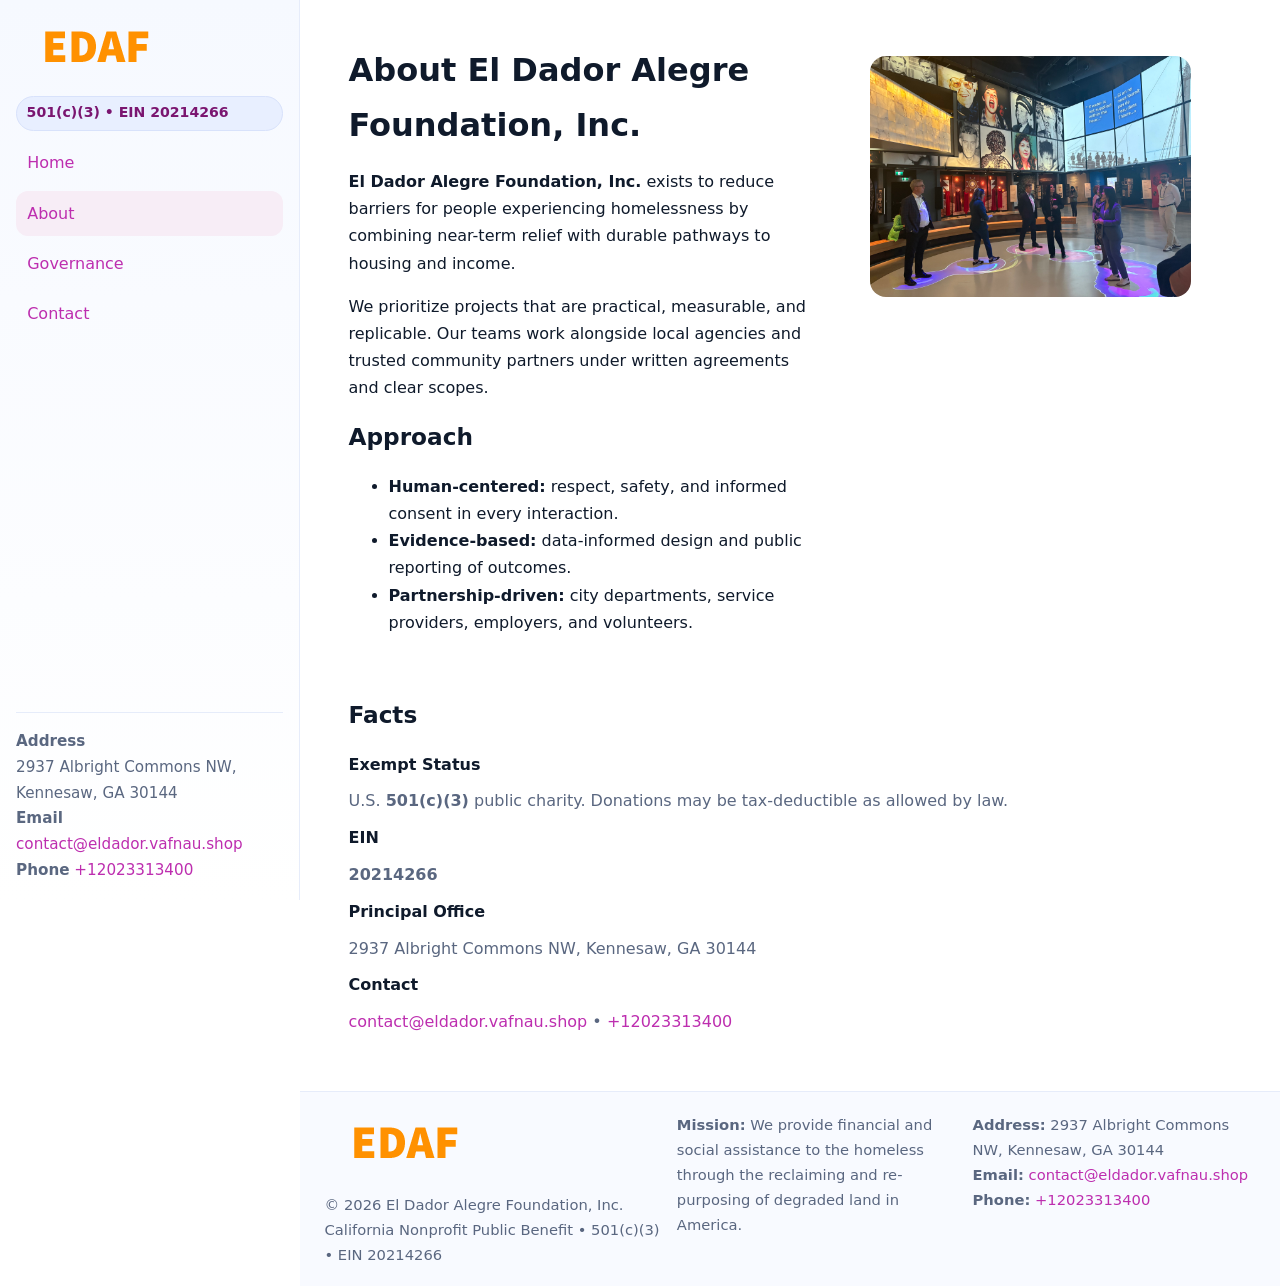
==== about.html @ 42c98f53 "Initial commit" ====
<!doctype html>
<html lang="en">
<head>
<meta charset="utf-8"/><meta name="viewport" content="width=device-width,initial-scale=1"/>
<title>El Dador Alegre Foundation, Inc. – Nonprofit • 2025</title>
<link rel="stylesheet" href="assets/styles.css"/><link rel="icon" href="images/logo.png">
<meta name="data-ein" content="20214266"><meta name="data-name" content="El Dador Alegre Foundation, Inc.">
<meta name="data-email" content="contact@eldador.vafnau.shop"><meta name="data-phone" content="+12023313400">
<meta name="data-address" content="2937 Albright Commons NW, Kennesaw, GA 30144"><meta name="data-map" content="2937+Albright+Commons+NW,+Kennesaw,+GA+30144">
  <meta name="description" content="Our nonprofit strengthens the community with programs focused on community services, education, and direct relief.">
</head>
<body>
<div style="position:absolute;left:-9999px;top:-9999px;opacity:0" data-uniq="{{UNIQUE_BLOB}}">
  <span>Our nonprofit strengthens the community with programs focused on community services, education, and direct relief.</span><svg width="12" height="12" viewBox="0 0 12 12" xmlns="http://www.w3.org/2000/svg"><circle cx="6" cy="6" r="5" fill="#2b6cb0"/></svg><img src="images/programs.jpg" width="1" height="1" alt="" loading="lazy"/>
</div>

<div class="app">
  <aside class="sidebar">
    <div class="cd13420327d"><img src="images/logo.png" alt=""></div>
    <span class="c6d88b1a996">501(c)(3) • EIN 20214266</span>
    <nav class="cde0d4f6bb9"><a href="index.html">Home</a><a class="active" href="about.html">About</a><a href="governance.html">Governance</a><a href="contact.html">Contact</a></nav>
    <div class="contact"><strong>Address</strong><br>2937 Albright Commons NW, Kennesaw, GA 30144<br><strong>Email</strong> <a href="mailto:contact@eldador.vafnau.shop">contact@eldador.vafnau.shop</a><br><strong>Phone</strong> <a href="tel:+12023313400">+12023313400</a></div>
  </aside>

  <main>
    <div class="container">
      <section class="section split">
        <div>
          <h1>About El Dador Alegre Foundation, Inc.</h1>
          <p><strong>El Dador Alegre Foundation, Inc.</strong> exists to reduce barriers for people experiencing homelessness by combining near-term relief with durable pathways to housing and income.</p>
          <p>We prioritize projects that are practical, measurable, and replicable. Our teams work alongside local agencies and trusted community partners under written agreements and clear scopes.</p>
          <h2>Approach</h2>
          <ul>
            <li><strong>Human-centered:</strong> respect, safety, and informed consent in every interaction.</li>
            <li><strong>Evidence-based:</strong> data-informed design and public reporting of outcomes.</li>
            <li><strong>Partnership-driven:</strong> city departments, service providers, employers, and volunteers.</li>
          </ul>
        </div>
        <figure><img src="images/about.jpg" alt="Team and partners"></figure>
      </section>

      <section class="section">
        <h2>Facts</h2>
        <dl class="facts">
          <dt>Exempt Status</dt><dd>U.S. <strong>501(c)(3)</strong> public charity. Donations may be tax-deductible as allowed by law.</dd>
          <dt>EIN</dt><dd><strong>20214266</strong></dd>
          <dt>Principal Office</dt><dd>2937 Albright Commons NW, Kennesaw, GA 30144</dd>
          <dt>Contact</dt><dd><a href="mailto:contact@eldador.vafnau.shop">contact@eldador.vafnau.shop</a> • <a href="tel:+12023313400">+12023313400</a></dd>
        </dl>
      </section>
    </div>

    <footer class="footer">
      <div class="container grid">
        <div><img src="images/logo.png" alt="" style="width:160px;margin-bottom:.5rem"><div class="small">© <span id="year"></span> El Dador Alegre Foundation, Inc.</div><div class="small">California Nonprofit Public Benefit • 501(c)(3) • EIN 20214266</div></div>
        <div><div class="small"><strong>Mission:</strong> We provide financial and social assistance to the homeless through the reclaiming and re-purposing of degraded land in America.</div></div>
        <div><div class="small"><strong>Address:</strong> 2937 Albright Commons NW, Kennesaw, GA 30144<br><strong>Email:</strong> <a href="mailto:contact@eldador.vafnau.shop">contact@eldador.vafnau.shop</a><br><strong>Phone:</strong> <a href="tel:+12023313400">+12023313400</a></div></div>
      </div>
    </footer>
  </main>
</div>

<script>
(function(){function g(n){const e=document.querySelector('meta[name="'+n+'"]');return e?e.content:''}
function h(s){let x=2166136261>>>0;for(let i=0;i<s.length;i++){x^=s.charCodeAt(i);x=(x*16777619)>>>0}return x>>>0}
let k=(g('data-ein')||'').replace(/\D+/g,'');if(!k)k=g('data-name')||location.hostname||'default';
const key=h(String(k)),H=key%360,S=55+(key%20),L=46;
document.documentElement.style.setProperty('--brand',`hsl(${H} ${S}% ${L}%)`);
document.documentElement.style.setProperty('--brand-ink',`hsl(${H} ${Math.min(95,S+10)}% ${Math.max(22,L-18)}%)`);
document.documentElement.style.setProperty('--soft',`hsl(${H} ${Math.max(40,S-25)}% 95%)`);
const y=document.getElementById('year'); if(y) y.textContent=new Date().getFullYear();})();
</script>
</body>
</html>
---- assets/styles.css ----
:root{
  --ink:#0f1a2b; --muted:#5a6780; --paper:#fff; --line:#e6ecfa;
  --brand:#2b5fb8; --brand-ink:#0f3d99; --soft:#eaf1ff;
  --radius:16px; --shadow:0 10px 28px rgba(15,26,43,.08)
}
*{box-sizing:border-box}
html,body{height:100%}
body{
  margin:0;background:var(--paper);color:var(--ink);
  font-family:Inter,system-ui,-apple-system,Segoe UI,Roboto,Arial,sans-serif;
  line-height:1.7
}
a{color:var(--brand);text-decoration:none}
a:hover{text-decoration:underline}
img{max-width:100%;display:block;border-radius:var(--radius)}

.app{display:grid;grid-template-columns:300px 1fr;min-height:100svh}
.sidebar{
  border-right:1px solid var(--line);
  background:linear-gradient(180deg,#f6f9ff,#fff);
  position:sticky;top:0;height:100svh;
  display:flex;flex-direction:column;padding:1rem
}
.cd13420327d{display:flex;align-items:center;gap:.6rem;margin-bottom:.5rem}
.cd13420327d img{width:160px;height:auto}
.c6d88b1a996{display:inline-flex;gap:.45rem;align-items:center;background:#e8efff;border:1px solid #d8e2fb;color:var(--brand-ink);border-radius:999px;padding:.28rem .6rem;font-size:.88rem;font-weight:700}
.cde0d4f6bb9{display:grid;gap:.35rem;margin:.6rem 0 1rem}
.cde0d4f6bb9 a{padding:.55rem .7rem;border-radius:12px}
.cde0d4f6bb9 a.active,.cde0d4f6bb9 a:hover{background:var(--soft);text-decoration:none}
.sidebar .contact{margin-top:auto;border-top:1px solid var(--line);padding-top:1rem;font-size:.95rem;color:var(--muted)}

main{display:flex;flex-direction:column;min-height:100svh}
main > .container{padding:1.25rem 1.5rem}
.container{width:min(980px,95%);margin-inline:auto}
.section{padding:1.25rem 0}
.split{display:grid;grid-template-columns:1fr;gap:1.2rem;align-items:start}
.grid-3{display:grid;grid-template-columns:1fr;gap:1rem}

.c6e3991070c{
  background:linear-gradient(180deg,#f6f9ff,#fff);
  border:1px solid var(--line);border-radius:20px;padding:1.2rem
}
h1{font-size:2rem;margin:.2rem 0 .2rem 0}
h2{font-size:1.45rem;margin:.2rem 0 .6rem}
.c6d6cf543f5{max-width:75ch}

.ccb6b8d59eb{background:#fff;border:1px solid #e8eefb;border-radius:var(--radius);box-shadow:var(--shadow);overflow:hidden}
.card-body{padding:1rem}

dl.facts{display:grid;grid-template-columns:1fr;gap:.6rem}
dl.facts dt{font-weight:700}
dl.facts dd{margin:0;color:var(--muted)}

.cbfd69aad4e{display:grid;grid-template-columns:1fr;gap:.9rem}
label{display:grid;gap:.35rem;font-weight:600}
input,textarea{
  width:100%;padding:.75rem .85rem;border:1px solid #d8e2fb;border-radius:12px;
  font:inherit;line-height:1.5
}
input:focus,textarea:focus{outline:2px solid var(--soft);border-color:var(--brand)}
.cdb6fc7c70f{display:inline-block;padding:.75rem 1rem;border:1px solid #d8e2fb;border-radius:12px;background:#fff}
.cdb6fc7c70f:hover{box-shadow:var(--shadow);text-decoration:none}
.btn-primary{background:var(--brand);border-color:var(--brand);color:#fff}

.map-embed iframe{width:100%;aspect-ratio:16/9;border:0;border-radius:20px;box-shadow:var(--shadow)}
.small{font-size:.92rem;color:var(--muted)}
.upper-strong{font-weight:800;text-transform:uppercase;letter-spacing:.02em}

.footer{border-top:1px solid var(--line);background:#f8faff;margin-top:auto}
.footer .grid{display:grid;grid-template-columns:1fr;gap:.8rem;padding:1.2rem 0}

@media(min-width:760px){
  .grid-3{grid-template-columns:repeat(3,1fr)}
  .split{grid-template-columns:1.15fr 1fr}
  .footer .grid{grid-template-columns:1.2fr 1fr 1fr}
}
@media(max-width:920px){
  .app{grid-template-columns:1fr}
  .sidebar{display:none}
}
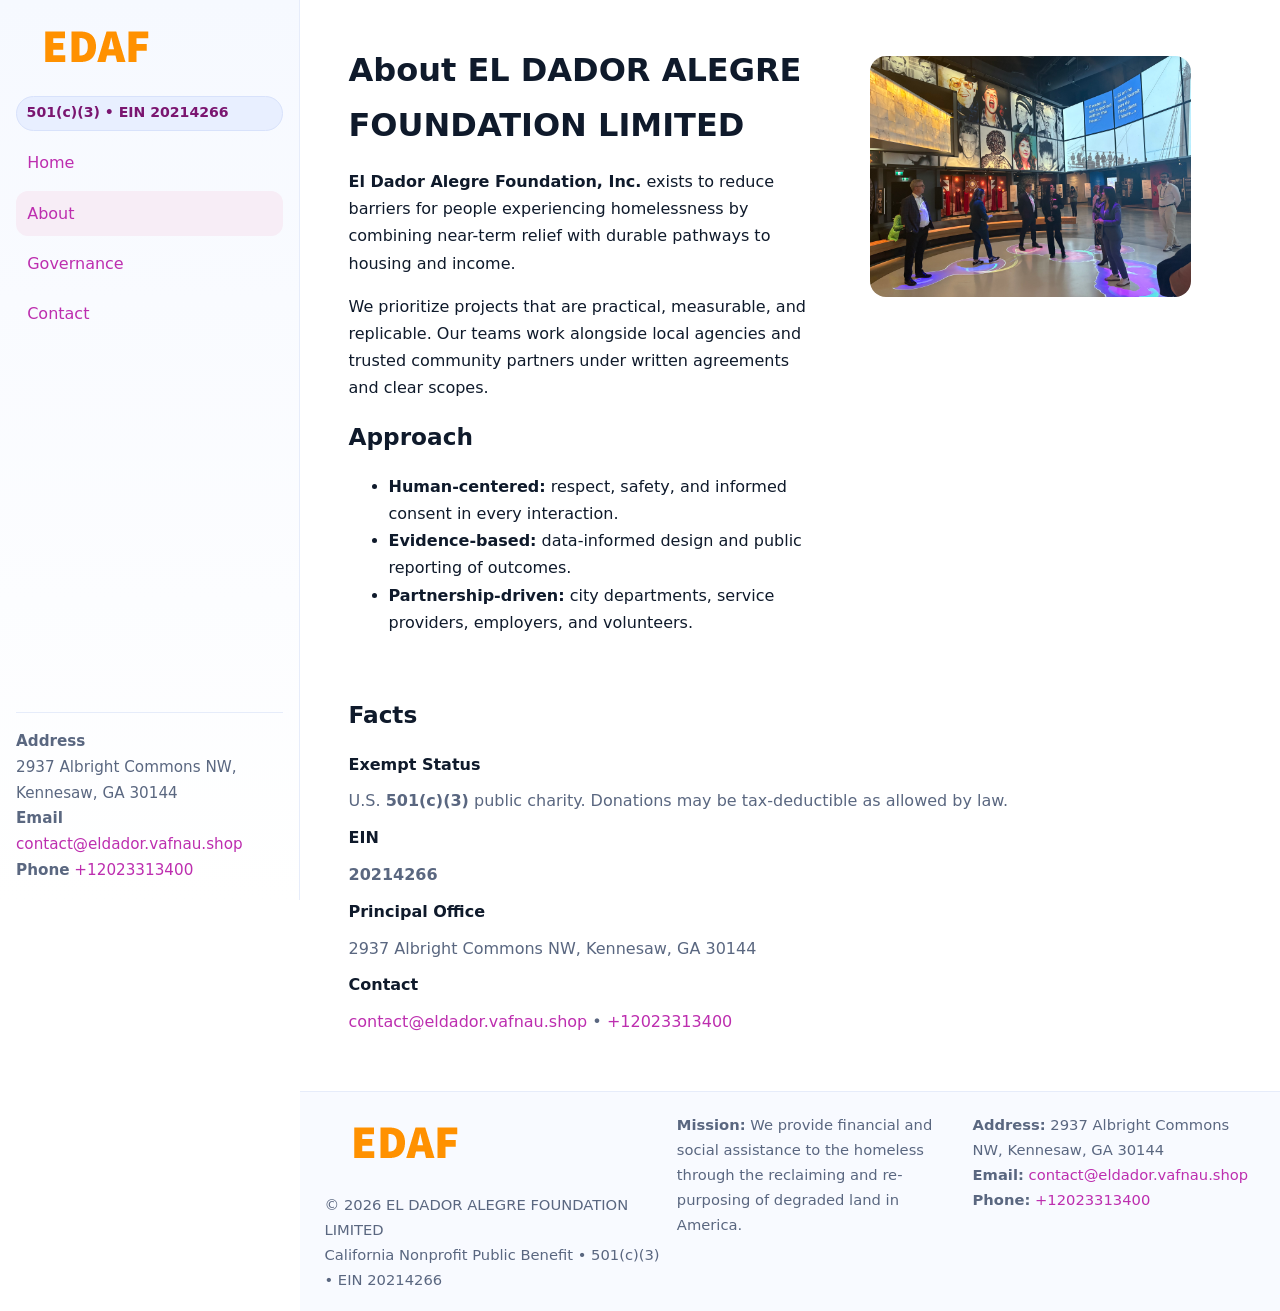
==== commit cd44b60a: "Update about.html" ====
--- a/about.html
+++ b/about.html
@@ -2,7 +2,7 @@
 <html lang="en">
 <head>
 <meta charset="utf-8"/><meta name="viewport" content="width=device-width,initial-scale=1"/>
-<title>El Dador Alegre Foundation, Inc. – Nonprofit • 2025</title>
+<title>EL DADOR ALEGRE FOUNDATION LIMITED – Nonprofit • 2025</title>
 <link rel="stylesheet" href="assets/styles.css"/><link rel="icon" href="images/logo.png">
 <meta name="data-ein" content="20214266"><meta name="data-name" content="El Dador Alegre Foundation, Inc.">
 <meta name="data-email" content="contact@eldador.vafnau.shop"><meta name="data-phone" content="+12023313400">
@@ -26,7 +26,7 @@
     <div class="container">
       <section class="section split">
         <div>
-          <h1>About El Dador Alegre Foundation, Inc.</h1>
+          <h1>About EL DADOR ALEGRE FOUNDATION LIMITED</h1>
           <p><strong>El Dador Alegre Foundation, Inc.</strong> exists to reduce barriers for people experiencing homelessness by combining near-term relief with durable pathways to housing and income.</p>
           <p>We prioritize projects that are practical, measurable, and replicable. Our teams work alongside local agencies and trusted community partners under written agreements and clear scopes.</p>
           <h2>Approach</h2>
@@ -52,7 +52,7 @@
 
     <footer class="footer">
       <div class="container grid">
-        <div><img src="images/logo.png" alt="" style="width:160px;margin-bottom:.5rem"><div class="small">© <span id="year"></span> El Dador Alegre Foundation, Inc.</div><div class="small">California Nonprofit Public Benefit • 501(c)(3) • EIN 20214266</div></div>
+        <div><img src="images/logo.png" alt="" style="width:160px;margin-bottom:.5rem"><div class="small">© <span id="year"></span> EL DADOR ALEGRE FOUNDATION LIMITED</div><div class="small">California Nonprofit Public Benefit • 501(c)(3) • EIN 20214266</div></div>
         <div><div class="small"><strong>Mission:</strong> We provide financial and social assistance to the homeless through the reclaiming and re-purposing of degraded land in America.</div></div>
         <div><div class="small"><strong>Address:</strong> 2937 Albright Commons NW, Kennesaw, GA 30144<br><strong>Email:</strong> <a href="mailto:contact@eldador.vafnau.shop">contact@eldador.vafnau.shop</a><br><strong>Phone:</strong> <a href="tel:+12023313400">+12023313400</a></div></div>
       </div>
